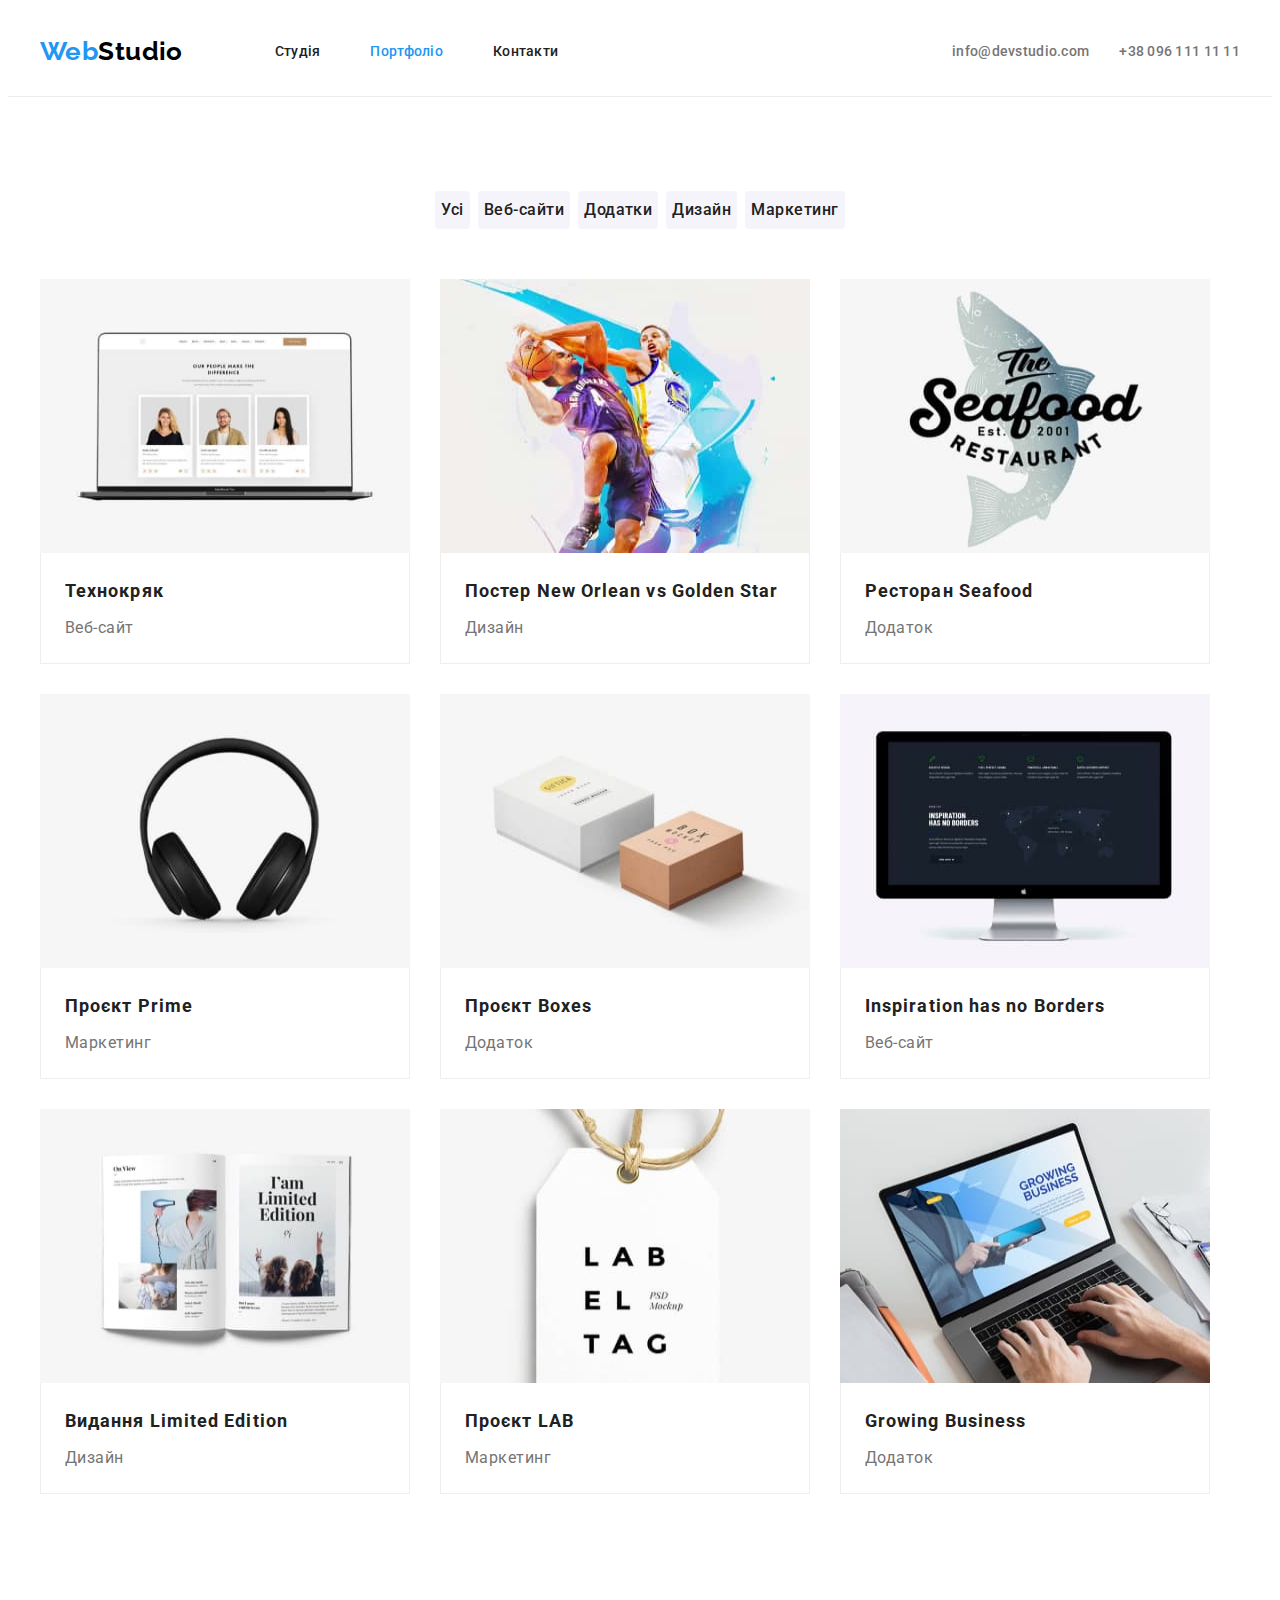
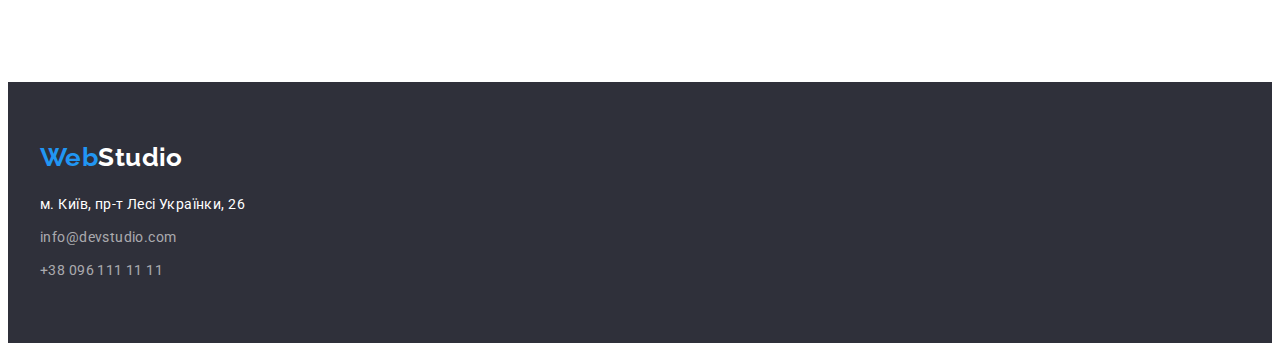
==== portfolio.html @ fe63a02c "added svg images" ====
<!DOCTYPE html>
<html lang="uk">
  <head>
    <meta charset="UTF-8" />
    <meta http-equiv="X-UA-Compatible" content="IE=edge" />
    <meta name="viewport" content="width=device-width, initial-scale=1.0" />
    <title>Webstudio</title>
    <link
      href="https://fonts.googleapis.com/css2?family=Raleway:wght@700&family=Roboto:wght@400;500;700;900&display=swap"
      rel="stylesheet"
    />
    <link
      rel="stylesheet"
      href="https://cdnjs.cloudflare.com/ajax/libs/modern-normalize/1.1.0/modern-normalize.min.css"
      integrity="sha512-wpPYUAdjBVSE4KJnH1VR1HeZfpl1ub8YT/NKx4PuQ5NmX2tKuGu6U/JRp5y+Y8XG2tV+wKQpNHVUX03MfMFn9Q=="
      crossorigin="anonymous"
      referrerpolicy="no-referrer"
    />
    <link rel="stylesheet" href="./css/style.css" />
  </head>
  <body>
    <!--Header's site-->
    <header class="border">
      <!--Navigation's site-->
      <div class="container nav">
        <a href="./index.html" class="logo-header"
          ><span class="logo-letters">Web</span>Studio</a
        >
        <nav>
          <ul class="site-nav list">
            <li class="item"><a href="./index.html" class="link">Студія</a></li>
            <li class="item">
              <a href="./portfolio.html" class="link current">Портфоліо</a>
            </li>
            <li class="item"><a href="" class="link">Контакти</a></li>
          </ul>
        </nav>
        <!--Contacts-->
        <ul class="list contact">
          <li class="item">
            <a href="mailto:info@devstudio.com" class="site-contacts"
              >info@devstudio.com</a
            >
          </li>
          <li class="item">
            <a href="tel:+380961111111" class="site-contacts"
              >+38 096 111 11 11</a
            >
          </li>
        </ul>
      </div>
    </header>
    <!-- Hero -->
    <main>
      <section class="section">
        <!-- Hidden heading -->
        <h1 class="visually-hidden">Портфоліо</h1>
        <!-- Filtr buttons -->
        <div class="container">
          <ul class="list filtrs">
            <li class="item">
              <button type="button" class="filtr link">Усі</button>
            </li>
            <li class="item">
              <button type="button" class="filtr link">Веб-сайти</button>
            </li>
            <li class="item">
              <button type="button" class="filtr link">Додатки</button>
            </li>
            <li class="item">
              <button type="button" class="filtr link">Дизайн</button>
            </li>
            <li class="item">
              <button type="button" class="filtr link">Маркетинг</button>
            </li>
          </ul>
    
        <!-- Images of the portfolio -->
          <ul class="portfolio list">
            <li class="item">
              <a href="" class="portfolio-link"
                ><img
                  src="./images/images-portfolio/portfolio1.jpg"
                  alt="приклад сайта"
                  width="370"
                  height="274"
                />
                <div class="border-card">
                  <h2 class="portfolio-title">Технокряк</h2>
                  <p class="portfolio-list">Веб-сайт</p>
                </div>
              </a>
            </li>
            <li class="item">
              <a href="" class="portfolio-link"
                ><img
                  src="./images/images-portfolio/portfolio2.jpg"
                  alt="гра в баскетбол"
                  width="370"
                  height="274"
                />
                <div class="border-card">
                  <h2 class="portfolio-title">
                    Постер New Orlean vs Golden Star
                  </h2>
                  <p class="portfolio-list">Дизайн</p>
                </div>
              </a>
            </li>
            <li class="item">
              <a href="" class="portfolio-link"
                ><img
                  src="./images/images-portfolio/portfolio3.jpg"
                  alt="логотип ресторана морської кухні"
                  width="370"
                  height="274"
                />
                <div class="border-card">
                  <h2 class="portfolio-title">Ресторан Seafood</h2>
                  <p class="portfolio-list">Додаток</p>
                </div>
              </a>
            </li>
            <li class="item">
              <a href="" class="portfolio-link"
                ><img
                  src="./images/images-portfolio/portfolio4.jpg"
                  alt="навушники"
                  width="370"
                  height="274"
                />
                <div class="border-card">
                  <h2 class="portfolio-title">Проєкт Prime</h2>
                  <p class="portfolio-list">Маркетинг</p>
                </div>
              </a>
            </li>
            <li class="item">
              <a href="" class="portfolio-link"
                ><img
                  src="./images/images-portfolio/portfolio5.jpg"
                  alt="дві картоні коробки"
                  width="370"
                  height="274"
                />
                <div class="border-card">
                  <h2 class="portfolio-title">Проєкт Boxes</h2>
                  <p class="portfolio-list">Додаток</p>
                </div></a
              >
            </li>
            <li class="item">
              <a href="" class="portfolio-link"
                ><img
                  src="./images/images-portfolio/portfolio6.jpg"
                  alt="монітор із зображенням сайту"
                  width="370"
                  height="274"
                />
                <div class="border-card">
                  <h2 class="portfolio-title">Inspiration has no Borders</h2>
                  <p class="portfolio-list">Веб-сайт</p>
                </div>
              </a>
            </li>
            <li class="item">
              <a href="" class="portfolio-link"
                ><img
                  src="./images/images-portfolio/portfolio7.jpg"
                  alt="відкритий журнал"
                  width="370"
                  height="274"
                />
                <div class="border-card">
                  <h2 class="portfolio-title">Видання Limited Edition</h2>
                  <p class="portfolio-list">Дизайн</p>
                </div>
              </a>
            </li>
            <li class="item">
              <a href="" class="portfolio-link"
                ><img
                  src="./images/images-portfolio/portfolio8.jpg"
                  alt="лейба для одягу та товарів"
                  width="370"
                  height="274"
                />
                <div class="border-card">
                  <h2 class="portfolio-title">Проєкт LAB</h2>
                  <p class="portfolio-list">Маркетинг</p>
                </div>
              </a>
            </li>
            <li class="item">
              <a href="" class="portfolio-link"
                ><img
                  src="./images/images-portfolio/portfolio9.jpg"
                  alt="руки на клавіатурі ноутбука"
                  width="370"
                  height="274"
                />
                <div class="border-card">
                  <h2 class="portfolio-title">Growing Business</h2>
                  <p class="portfolio-list">Додаток</p>
                </div>
              </a>
            </li>
          </ul>
        </div>
      </section>
    </main>
    <!-- Adress -->
    <footer class="footer">
      <div class="container">
        <a href="./index.html" class="logo-footer"
          ><span class="logo-letters">Web</span>Studio</a
        >
        <address>
          <ul class="list">
            <li class="items">
              <a
                href="https://goo.gl/maps/6pdL2G1aaHJUCAZU8"
                target="_blank"
                rel="noopener noreferrer"
                class="footer-adress"
                >м. Київ, пр-т Лесі Українки, 26</a
              >
            </li>
            <li class="items">
              <a href="mailto:info@devstudio.com" class="footer-contacts"
                >info@devstudio.com</a
              >
            </li>
            <li class="items">
              <a href="tel:+380961111111" class="footer-contacts"
                >+38 096 111 11 11</a
              >
            </li>
          </ul>
        </address>
      </div>
    </footer>
  </body>
</html>
---- css/style.css ----
:root {
  --primary-text-color: #757575;
  --secondary-text-color: #212121;
  --added-text-color: #ffffff;
  --logo-button-text-color: #2196f3;
  --primary-background-color: #ffffff;
  --secondary-background-color: #f5f4fa;
  --background-color-hover: #2196f3;
  --background-color-added: #2f303a;
  --text-color: #000000;
  --text-color-footer: rgba(255, 255, 255, 0.6);
  --active-button-color: #188ce8;
  --color-shadow: #rgba(0, 0, 0, 0.15);
  --color-border-header: 1px solid #ececec;
  --color-border-cards: 1px solid #eeeeee;
  --hero-bg-overlay: rgba(47, 48, 58, 0.4);
  --fill-svg-social:#AFB1B8;
}

body {
  background-color: var(--primary-background-color);
  color: var(--primary-text-color);
  font-family: "Roboto", sans-serif;
  font-weight: 400;
  font-size: 14px;
  line-height: 1.71;
  letter-spacing: 0.03em;
}
.list {
  list-style: none;
  padding: 0;
  margin: 0;
}

.container {
  width: 1200px;
  margin-left: auto;
  margin-right: auto;
  padding-left: 15px;
  padding-right: 15px;
}
h2,
h3,
p {
  margin: 0;
}
img {
  max-width: 100%;
  display: block;
}
/* Navigation's site */
.nav {
  display: flex;
  align-items: center;
}

.logo-letters {
  color: var(--logo-button-text-color);
}
.logo-header {
  margin-right: 92px;

  color: var(--text-color);
  text-decoration: none;
  font-family: "Raleway", sans-serif;
  font-weight: 700;
  font-size: 26px;
  line-height: 1.2;
}
.link {
  padding-top: 32px;
  padding-bottom: 32px;
  color: var(--secondary-text-color);
  text-decoration: none;
  font-weight: 500;
  font-size: 14px;
  line-height: 1.14;
  letter-spacing: 0.02em;
}
.link:hover,
.link:focus {
  color: var(--logo-button-text-color);
}

.link.current {
  color: var(--logo-button-text-color);
}
.site-nav {
  display: block;
  display: flex;
}

.site-nav .item:not(:last-child) {
  margin-right: 50px;
}

/* Links to contacts */

.icon-header {
  margin-right: 10px;
  fill:currentColor;
}
.site-contacts {
  padding-top: 32px;
  padding-bottom: 32px;
  /* display: flex;
  align-items: center; */

  color: var(--primary-text-color);
  text-decoration: none;
  font-weight: 500;
  font-size: 14px;
  line-height: 1.14;
  letter-spacing: 0.02em;
}
.site-contacts:hover,
.site-contacts:focus {
  color: var(--logo-button-text-color);
  fill: var(--logo-button-text-color);
}
.contact {
  margin-left: auto;
  display: flex;
  align-items: center;
}
.contact .item:not(:last-child) {
  margin-right: 30px;
}
.contact .item {
  padding-top: 32px;
  padding-bottom: 32px;
}

/* Hero */
.hero {
  padding-bottom: 200px;
  padding-top: 200px;
  height: 600px;
  max-width: 1600px;
  margin-left: auto;
  margin-right: auto;
  background-color: var(--background-color-added);
  text-align: center;
  background-image: linear-gradient(to right, var(--hero-bg-overlay), var(--hero-bg-overlay)),    url('../images/images-index/hero.jpg');
  background-size: cover;
  background-repeat: no-repeat;
  background-position: center;
}

.hero-title {
  margin-bottom: 30px;
  margin-top: 0;
  margin-right: auto;
  margin-left: auto;
  max-width: 696px;
  color: var(--added-text-color);
  font-weight: 900;
  font-size: 44px;
  line-height: 1.4;
  letter-spacing: 0.06em;
  text-transform: uppercase;
}
.hero-button {
  min-width: 216px;
  padding: 10px 32px;
  border-radius: 4px;
  border-width: 0;
  box-shadow: 0px 4px 4px var(--color-shadow);

  background-color: var(--logo-button-text-color);
  color: var(--added-text-color);
  font-family: inherit;
  font-weight: 700;
  font-size: 16px;
  line-height: 1.9;
  letter-spacing: 0.06em;
  cursor: pointer;
}
.hero-button:hover,
.hero-button:focus {
  background-color: var(--active-button-color);
}

/* Features and Images of the portfolio*/
.visually-hidden {
  position: absolute;
  clip: rect(0 0 0 0);
  width: 1px;
  height: 1px;
  margin: -1px;
}
.section {
  padding-bottom: 94px;
  padding-top: 94px;
}
.features {
  display: flex;
  gap: 30px;
}
.features-title {
  margin-bottom: 10px;
  margin-top: 0;

  color: var(--secondary-text-color);
  font-weight: 700;
  line-height: 1.14;
  text-transform: uppercase;
}
.features-list {
  margin: 0;
}

/* Our works */
.icon-background {
  margin-bottom: 30px;
  height: 120px;
  width: 270px;
  display: flex;
  justify-content: center;
  align-items: center;
  background-color: var(--secondary-background-color);
  
}
.work {
  padding-bottom: 94px;
}
.our-work {
  display: flex;
}
.our-work .item:not(:last-child) {
  margin-right: 30px;
}
.our-work-title,
.our-teams-title,
.clients-title {
  margin-bottom: 50px;

  color: var(--secondary-text-color);
  font-weight: 700;
  font-size: 36px;
  line-height: 1.17;
  text-align: center;
}

/* Our teams */
.team {
  background-color: var(--secondary-background-color);
}
.our-teams {
  display: flex;
}
.our-teams .item {
  box-shadow: 0px 1px 3px rgba(0, 0, 0, 0.12), 0px 1px 1px rgba(0, 0, 0, 0.14),
    0px 2px 1px rgba(0, 0, 0, 0.2);
  border-radius: 0px 0px 4px 4px;
  
}
.border-teams {
  padding-top: 30px;
  padding-bottom: 30px;
  background: var(--primary-background-color);
}
.our-teams-name {
  margin-bottom: 10px;

  color: var(--secondary-text-color);
  font-weight: 500;
  font-size: 16px;
  line-height: 1.19;
  text-align: center;
}
.our-team-profession {
  margin-bottom: 16px;

  font-size: 16px;
  line-height: 1.19;
  text-align: center;
}
.our-teams .item:not(:last-child) {
  margin-right: 30px;
}

.icon-social {
 background-color:var(--primary-background-color)
}
.social {
  display: flex;
  justify-content: center;
  gap: 10px;
}
.social-background {
  display: flex;
  justify-content: center;
  align-items: center;
  padding: 0;
  width: 44px;
  height: 44px;
  background-color: none;
  border-radius: 50%;
  fill: var(--fill-svg-social);
}
.social-background:hover,
.social-background:focus {
  background-color: var(--logo-button-text-color);
  fill:var(--primary-background-color);
}

/* Clients */
.clients {
  display: flex;
  gap:30px;
  justify-content: center;

}
.clients-background {
  padding: 0;
  width: 170px;
  height: 92px;
  display: flex;
  align-items: center;
  justify-content: center;
  border: 1px solid var(--fill-svg-social);
  border-radius: 4px;
}
.clients-background:hover,
.clients-background:focus {
  border: 1px solid var(--logo-button-text-color);
}
.clients-link {
  fill: var(--fill-svg-social);
}
.clients-link:hover,
.clients-link:focus {
  fill: var(--logo-button-text-color);
}

/* Adress */
.footer {
  padding-top: 60px;
  padding-bottom: 60px;
  background-color: var(--background-color-added);
}
.general-footer{
  display: flex;
  align-items: baseline;
}
.logo-footer {
  margin-bottom: 20px;

  color: var(--added-text-color);
  text-decoration: none;
  display: inline-block;
  font-family: "Raleway", sans-serif;
  font-style: normal;
  font-weight: 700;
  font-size: 26px;
  line-height: 1.2;
}
.footer-contacts {
  color: var(--text-color-footer);
  display: inline-block;
  font-style: normal;
  text-decoration: none;
}
.list .items:not(:last-child) {
  margin-bottom: 9px;
}
.footer-adress {
  color: var(--added-text-color);
  display: inline-block;
  font-style: normal;
  text-decoration: none;
}
.footer-adress:hover,
.footer-adress:focus {
  color: var(--added-text-color);
}
.footer-contacts:hover,
.footer-contacts:focus {
  color: var(--added-text-color);
}
.footer-title {
  display: block;
  color: var(--added-text-color);
  font-weight: 700;
  line-height: 1.14;
  text-transform: uppercase;
}
.footer-social {
   margin-left: 70px;

}
.container-social-link {
  display: flex;
  justify-content: start;
  align-items: flex-start;
}
.social-link {
  display: flex;
  justify-content: center;
  margin-top: 20px;
  gap: 10px;
}
.footer-social-link {
  display: flex;
  justify-content: center;
  align-items: center;
  padding: 0;
  width: 44px;
  height: 44px;
  background: rgba(255, 255, 255, 0.1);
  border-radius: 50%;
  fill:var(--added-text-color);
}
.footer-social-link:hover,
.footer-social-link:focus {
  background-color: var(--logo-button-text-color);
}
/* Portfolio.html */
/* Filtr buttons */
.filtrs {
  display: flex;
  justify-content: center;
  margin-bottom: 50px;
}
.filtrs .item:not(:last-child) {
  margin-right: 8px;
}
.filtr {
  padding-bottom: 6px;
  padding-top: 6px;

  background-color: var(--secondary-background-color);
  color: var(--secondary-text-color);
  font-family: inherit;
  font-weight: 500;
  font-size: 16px;
  line-height: 1.6;
  letter-spacing: 0.03em;
  cursor: pointer;
  border-radius: 4px;
  border-width: 0;
}
.filtr:hover,
.filtr:focus {
  background-color: var(--logo-button-text-color);
  color: var(--added-text-color);
  box-shadow: 0px 3px 1px rgba(0, 0, 0, 0.1), 0px 1px 2px rgba(0, 0, 0, 0.08),
    0px 2px 2px rgba(0, 0, 0, 0.12);
  border-radius: 4px;
}
/* Hero in Portfolio.html */
.border {
  border-bottom: var(--color-border-header);
}
.portfolio {
  display: flex;
  flex-wrap: wrap;
  margin: -15px;
}
.portfolio .item {
  width: 370px;
  margin: 15px;
}
.border-card {
  padding-top: 20px;
  padding-bottom: 20px;
  padding-left: 24px;
  padding-right: 24px;
  border-bottom: var(--color-border-cards);
  border-left: var(--color-border-cards);
  border-right: var(--color-border-cards);
}

.portfolio-link {
  text-decoration: none;
}
.portfolio-title {
  margin-bottom: 4px;
  color: var(--secondary-text-color);
  font-weight: 700;
  font-size: 18px;
  line-height: 2;
  letter-spacing: 0.06em;
}
.portfolio-list {
  color: var(--primary-text-color);
  font-size: 16px;
  line-height: 1.88;
  letter-spacing: 0.03em;
}
.portfolio.list {
  padding-bottom: 94px;
}
.tst {
  
}
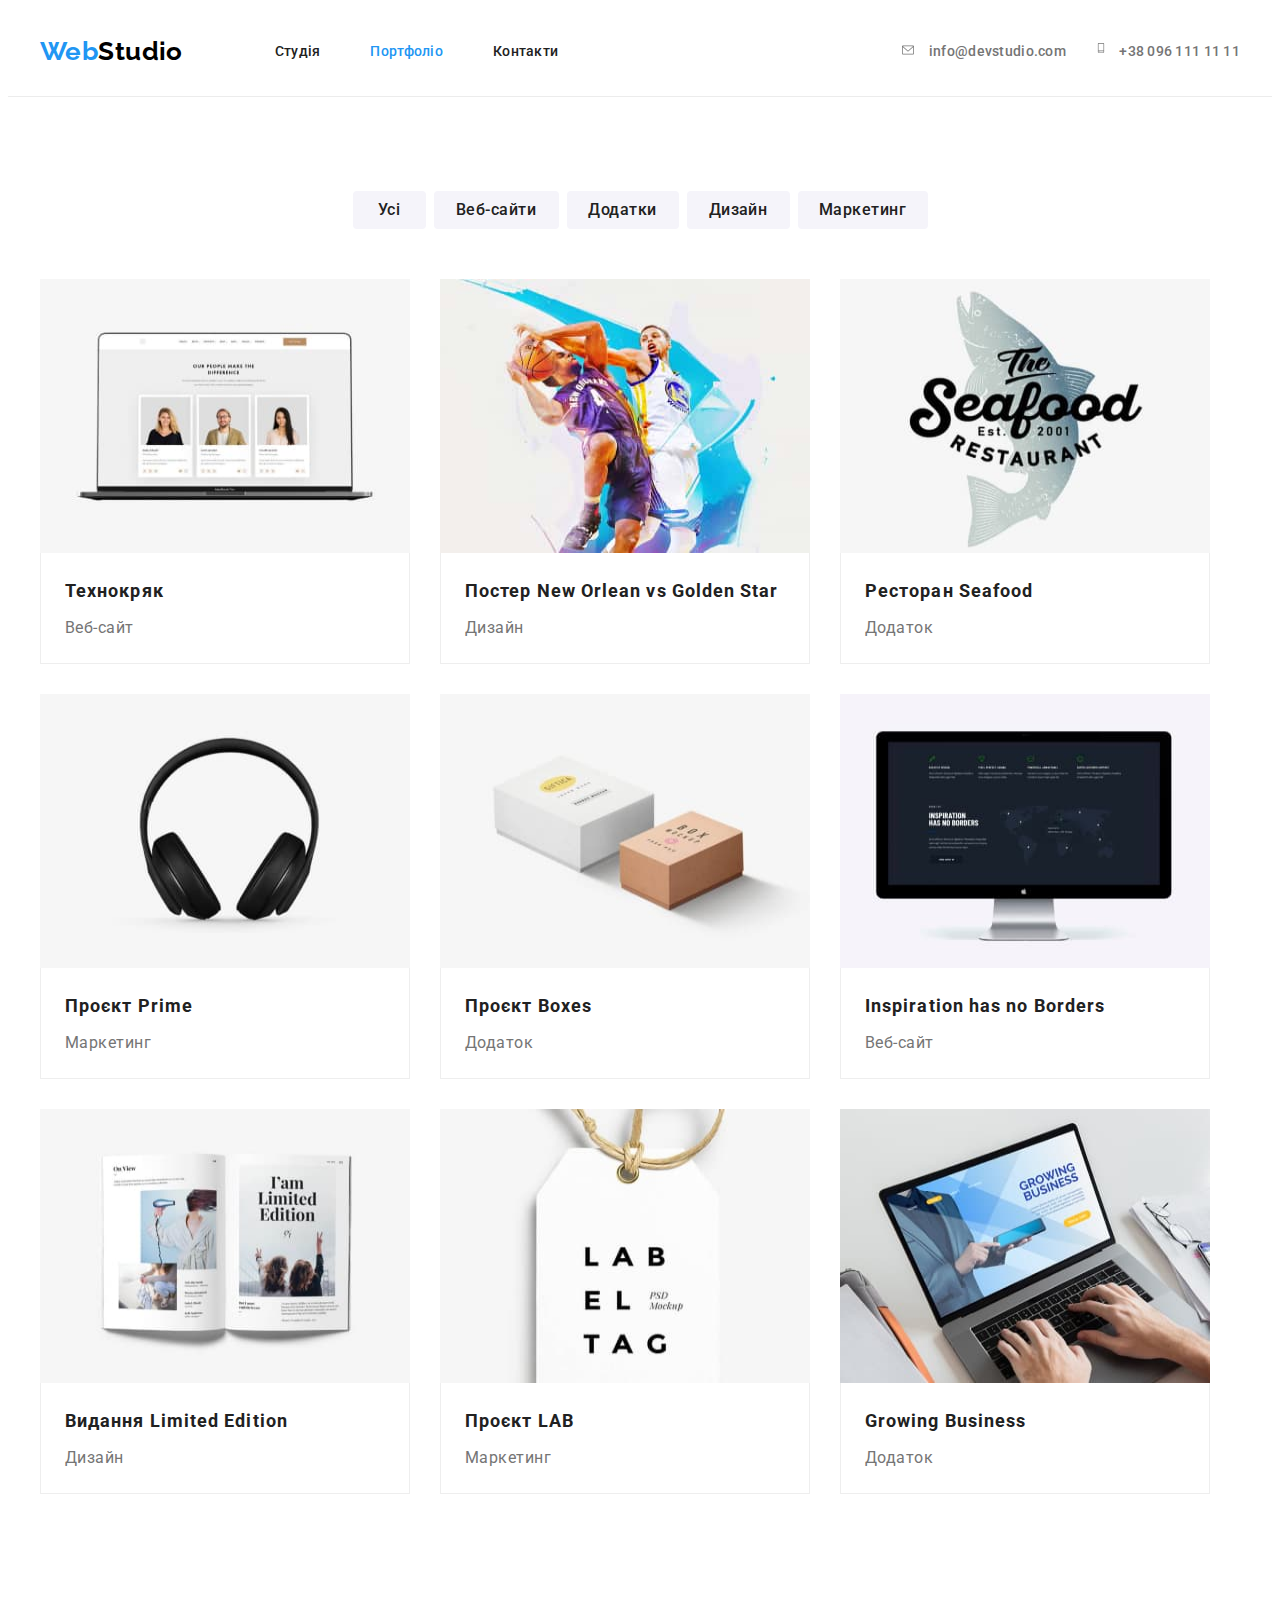
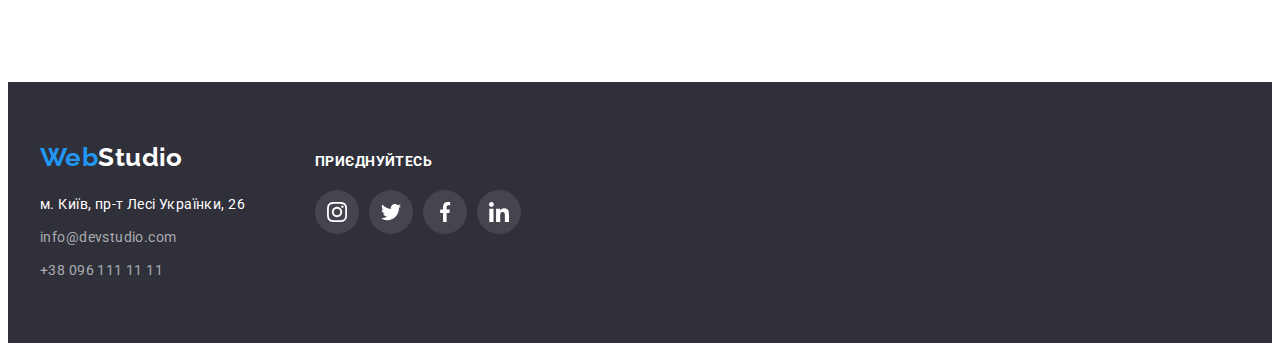
==== commit 609efc52: "added svg and css for portfolio.html" ====
--- a/portfolio.html
+++ b/portfolio.html
@@ -39,12 +39,18 @@
         <ul class="list contact">
           <li class="item">
             <a href="mailto:info@devstudio.com" class="site-contacts"
-              >info@devstudio.com</a
+              ><svg class="icon-header" width="16" height="12">
+                <use href="./images/header-icons.svg#icon-envelope"></use>
+              </svg> info@devstudio.com </a
             >
           </li>
           <li class="item">
             <a href="tel:+380961111111" class="site-contacts"
-              >+38 096 111 11 11</a
+              ><svg class="icon-header" width="10" height="16">
+                <use
+                  href="./images/header-icons.svg#icon-smartphone"
+                ></use></svg
+              > +38 096 111 11 11</a
             >
           </li>
         </ul>
@@ -59,25 +65,25 @@
         <div class="container">
           <ul class="list filtrs">
             <li class="item">
-              <button type="button" class="filtr link">Усі</button>
-            </li>
-            <li class="item">
-              <button type="button" class="filtr link">Веб-сайти</button>
-            </li>
-            <li class="item">
-              <button type="button" class="filtr link">Додатки</button>
-            </li>
-            <li class="item">
-              <button type="button" class="filtr link">Дизайн</button>
-            </li>
-            <li class="item">
-              <button type="button" class="filtr link">Маркетинг</button>
+              <button type="button" class="filtr link1">Усі</button>
+            </li>
+            <li class="item">
+              <button type="button" class="filtr link2">Веб-сайти</button>
+            </li>
+            <li class="item">
+              <button type="button" class="filtr link3">Додатки</button>
+            </li>
+            <li class="item">
+              <button type="button" class="filtr link4">Дизайн</button>
+            </li>
+            <li class="item">
+              <button type="button" class="filtr link5">Маркетинг</button>
             </li>
           </ul>
     
         <!-- Images of the portfolio -->
           <ul class="portfolio list">
-            <li class="item">
+            <li class="example item">
               <a href="" class="portfolio-link"
                 ><img
                   src="./images/images-portfolio/portfolio1.jpg"
@@ -91,7 +97,7 @@
                 </div>
               </a>
             </li>
-            <li class="item">
+            <li class="example item">
               <a href="" class="portfolio-link"
                 ><img
                   src="./images/images-portfolio/portfolio2.jpg"
@@ -107,7 +113,7 @@
                 </div>
               </a>
             </li>
-            <li class="item">
+            <li class="example item">
               <a href="" class="portfolio-link"
                 ><img
                   src="./images/images-portfolio/portfolio3.jpg"
@@ -121,7 +127,7 @@
                 </div>
               </a>
             </li>
-            <li class="item">
+            <li class="example item">
               <a href="" class="portfolio-link"
                 ><img
                   src="./images/images-portfolio/portfolio4.jpg"
@@ -135,7 +141,7 @@
                 </div>
               </a>
             </li>
-            <li class="item">
+            <li class="example item">
               <a href="" class="portfolio-link"
                 ><img
                   src="./images/images-portfolio/portfolio5.jpg"
@@ -149,7 +155,7 @@
                 </div></a
               >
             </li>
-            <li class="item">
+            <li class="example item">
               <a href="" class="portfolio-link"
                 ><img
                   src="./images/images-portfolio/portfolio6.jpg"
@@ -163,7 +169,7 @@
                 </div>
               </a>
             </li>
-            <li class="item">
+            <li class="example item">
               <a href="" class="portfolio-link"
                 ><img
                   src="./images/images-portfolio/portfolio7.jpg"
@@ -177,7 +183,7 @@
                 </div>
               </a>
             </li>
-            <li class="item">
+            <li class="example item">
               <a href="" class="portfolio-link"
                 ><img
                   src="./images/images-portfolio/portfolio8.jpg"
@@ -191,7 +197,7 @@
                 </div>
               </a>
             </li>
-            <li class="item">
+            <li class="example item">
               <a href="" class="portfolio-link"
                 ><img
                   src="./images/images-portfolio/portfolio9.jpg"
@@ -211,33 +217,66 @@
     </main>
     <!-- Adress -->
     <footer class="footer">
-      <div class="container">
-        <a href="./index.html" class="logo-footer"
-          ><span class="logo-letters">Web</span>Studio</a
-        >
-        <address>
-          <ul class="list">
-            <li class="items">
-              <a
-                href="https://goo.gl/maps/6pdL2G1aaHJUCAZU8"
-                target="_blank"
-                rel="noopener noreferrer"
-                class="footer-adress"
-                >м. Київ, пр-т Лесі Українки, 26</a
-              >
-            </li>
-            <li class="items">
-              <a href="mailto:info@devstudio.com" class="footer-contacts"
-                >info@devstudio.com</a
-              >
-            </li>
-            <li class="items">
-              <a href="tel:+380961111111" class="footer-contacts"
-                >+38 096 111 11 11</a
-              >
-            </li>
-          </ul>
-        </address>
+      <div class="container general-footer">
+        <div>
+          <a href="./index.html" class="logo-footer"
+            ><span class="logo-letters">Web</span>Studio</a
+          >
+          <address>
+            <ul class="list">
+              <li class="items">
+                <a
+                  href="https://goo.gl/maps/6pdL2G1aaHJUCAZU8"
+                  target="_blank"
+                  rel="noopener noreferrer"
+                  class="footer-adress"
+                  >м. Київ, пр-т Лесі Українки, 26</a
+                >
+              </li>
+              <li class="items">
+                <a href="mailto:info@devstudio.com" class="footer-contacts"
+                  >info@devstudio.com</a
+                >
+              </li>
+              <li class="items">
+                <a href="tel:+380961111111" class="footer-contacts"
+                  >+38 096 111 11 11</a
+                >
+              </li>
+            </ul>
+          </address>
+        </div>
+        <div class="footer-social">
+          <p class="footer-title">приєднуйтесь</p>
+          <div class="container-social-link">
+            <ul class="list social-link">
+              <li>
+                <a href="" class="footer-social-link"
+                  ><svg width="20" height="20">
+                    <use href="./images/icons.svg#icon-instagram"></use></svg
+                ></a>
+              </li>
+              <li>
+                <a href="" class="footer-social-link"
+                  ><svg width="20" height="20">
+                    <use href="./images/icons.svg#icon-twitter"></use></svg
+                ></a>
+              </li>
+              <li>
+                <a href="" class="footer-social-link"
+                  ><svg width="20" height="20">
+                    <use href="./images/icons.svg#icon-facebook"></use></svg
+                ></a>
+              </li>
+              <li>
+                <a href="" class="footer-social-link"
+                  ><svg width="20" height="20">
+                    <use href="./images/icons.svg#icon-linkedin"></use></svg
+                ></a>
+              </li>
+            </ul>
+          </div>
+        </div>
       </div>
     </footer>
   </body>
--- a/css/style.css
+++ b/css/style.css
@@ -15,6 +15,7 @@
   --color-border-cards: 1px solid #eeeeee;
   --hero-bg-overlay: rgba(47, 48, 58, 0.4);
   --fill-svg-social:#AFB1B8;
+  --portfolio-cards-shadow: 0px 1px 1px rgba(0, 0, 0, 0.12), 0px 4px 4px rgba(0, 0, 0, 0.06), 1px 4px 6px rgba(0, 0, 0, 0.16);
 }
 
 body {
@@ -449,6 +450,27 @@
     0px 2px 2px rgba(0, 0, 0, 0.12);
   border-radius: 4px;
 }
+.filtr.link1 {
+  width: 73px; 
+  height: 38px;
+}
+.filtr.link2 {
+  width: 125px; 
+  height: 38px;
+}
+.filtr.link3 {
+  width: 112px; 
+  height: 38px;
+}
+.filtr.link4 {
+  width: 103px; 
+  height: 38px;
+}
+.filtr.link5 {
+  width: 130px; 
+  height: 38px;
+}
+
 /* Hero in Portfolio.html */
 .border {
   border-bottom: var(--color-border-header);
@@ -471,6 +493,10 @@
   border-left: var(--color-border-cards);
   border-right: var(--color-border-cards);
 }
+.example:hover,
+.example:focus {
+  box-shadow: var(--portfolio-cards-shadow);
+}
 
 .portfolio-link {
   text-decoration: none;
@@ -491,7 +517,4 @@
 }
 .portfolio.list {
   padding-bottom: 94px;
-}
-.tst {
-  
 }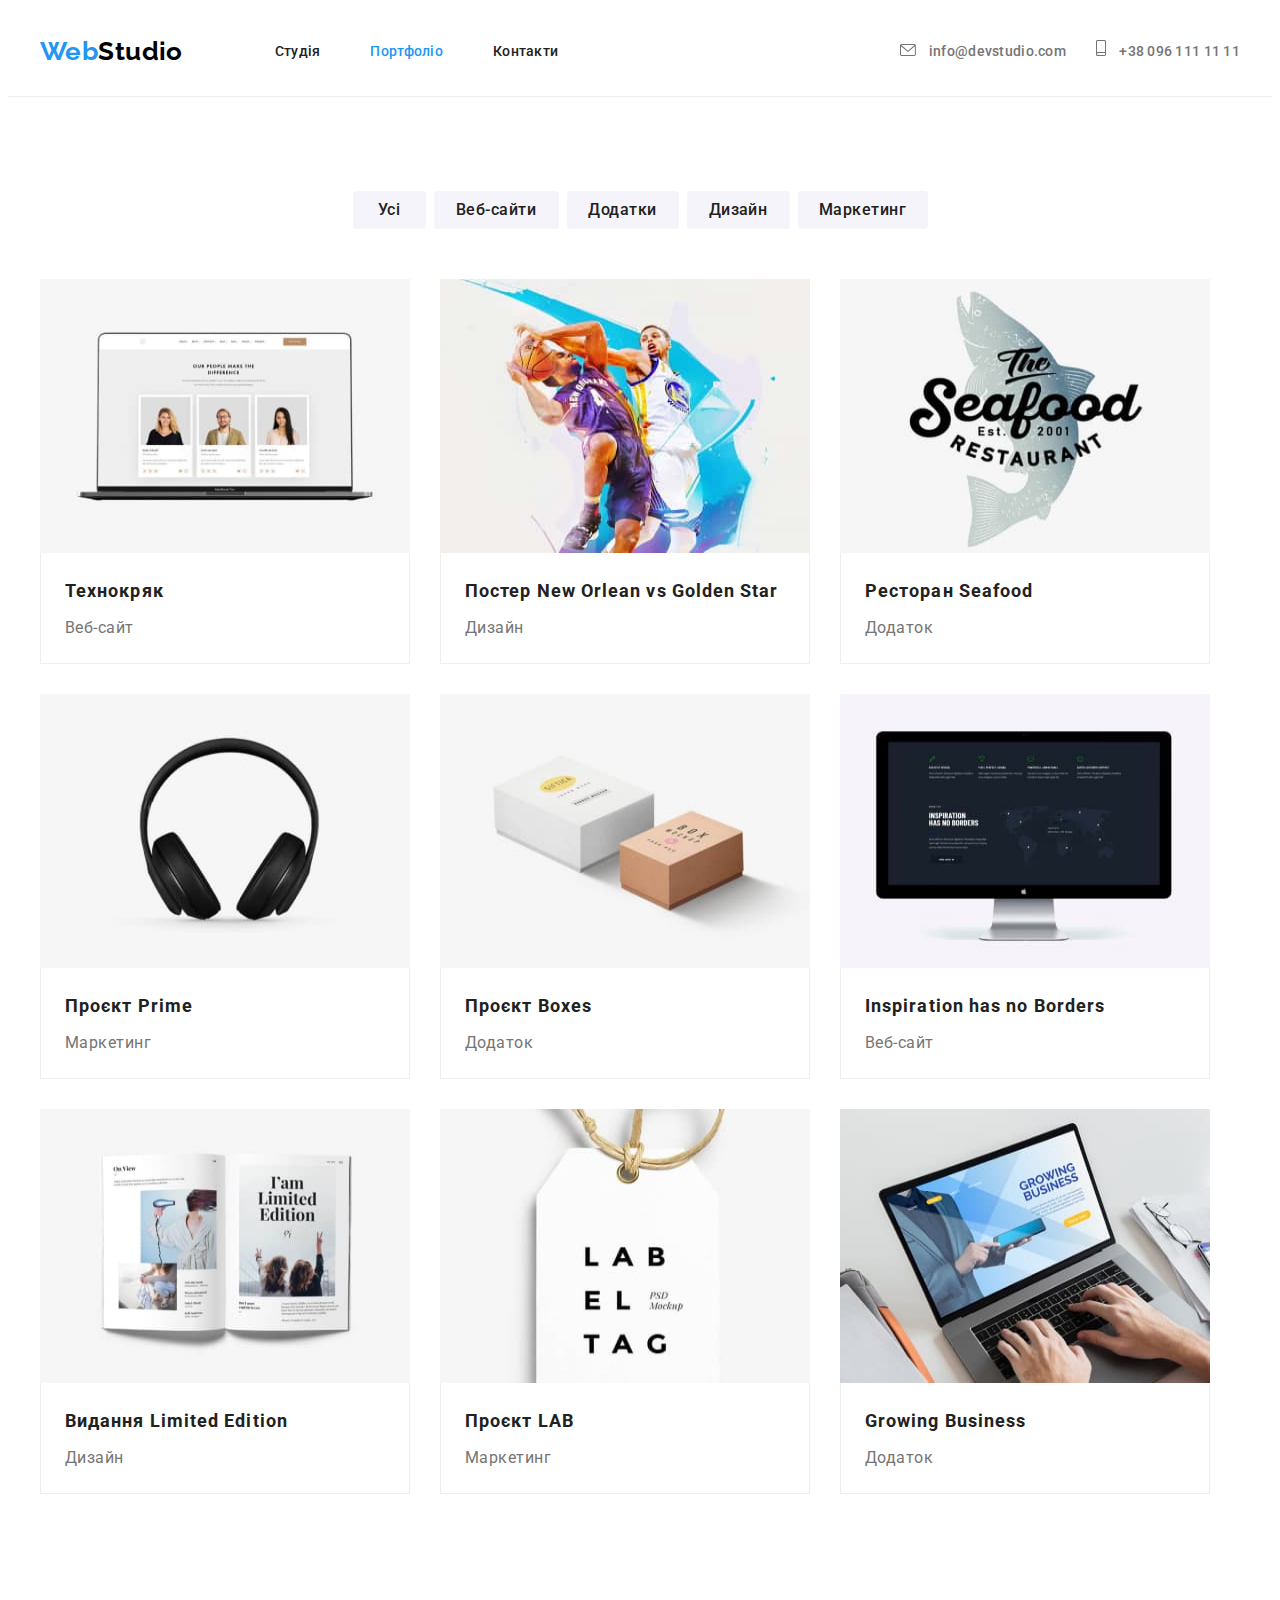
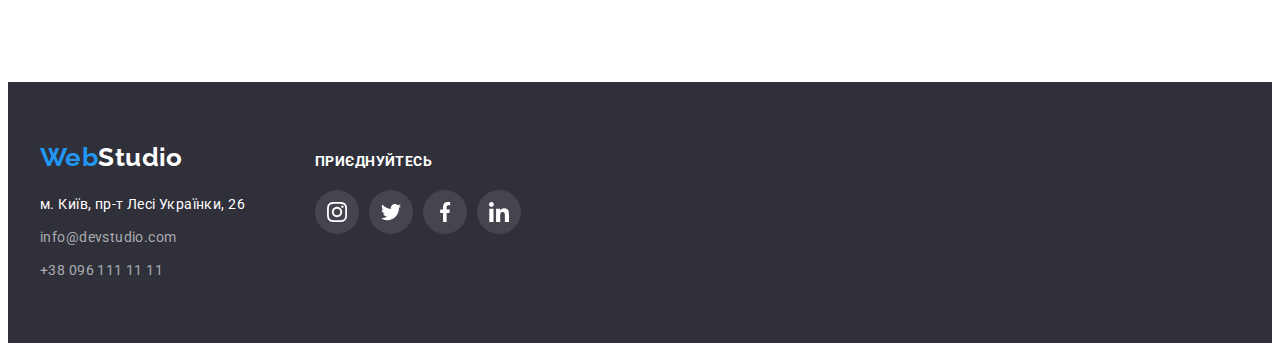
==== commit 3e6526a8: "added border to header of the index.html" ====
--- a/portfolio.html
+++ b/portfolio.html
@@ -40,7 +40,7 @@
           <li class="item">
             <a href="mailto:info@devstudio.com" class="site-contacts"
               ><svg class="icon-header" width="16" height="12">
-                <use href="./images/header-icons.svg#icon-envelope"></use>
+                <use href="./images/symbol-defs.svg#icon-envelope-1"></use>
               </svg> info@devstudio.com </a
             >
           </li>
@@ -48,7 +48,7 @@
             <a href="tel:+380961111111" class="site-contacts"
               ><svg class="icon-header" width="10" height="16">
                 <use
-                  href="./images/header-icons.svg#icon-smartphone"
+                  href="./images/symbol-defs.svg#icon-smartphone-1"
                 ></use></svg
               > +38 096 111 11 11</a
             >
--- a/css/style.css
+++ b/css/style.css
@@ -53,6 +53,7 @@
 .nav {
   display: flex;
   align-items: center;
+  margin: 0 auto;
 }
 
 .logo-letters {
@@ -87,7 +88,6 @@
   color: var(--logo-button-text-color);
 }
 .site-nav {
-  display: block;
   display: flex;
 }
 
@@ -106,7 +106,6 @@
   padding-bottom: 32px;
   /* display: flex;
   align-items: center; */
-
   color: var(--primary-text-color);
   text-decoration: none;
   font-weight: 500;
@@ -122,7 +121,6 @@
 .contact {
   margin-left: auto;
   display: flex;
-  align-items: center;
 }
 .contact .item:not(:last-child) {
   margin-right: 30px;
@@ -140,6 +138,7 @@
   max-width: 1600px;
   margin-left: auto;
   margin-right: auto;
+  margin-top: 6px;
   background-color: var(--background-color-added);
   text-align: center;
   background-image: linear-gradient(to right, var(--hero-bg-overlay), var(--hero-bg-overlay)),    url('../images/images-index/hero.jpg');
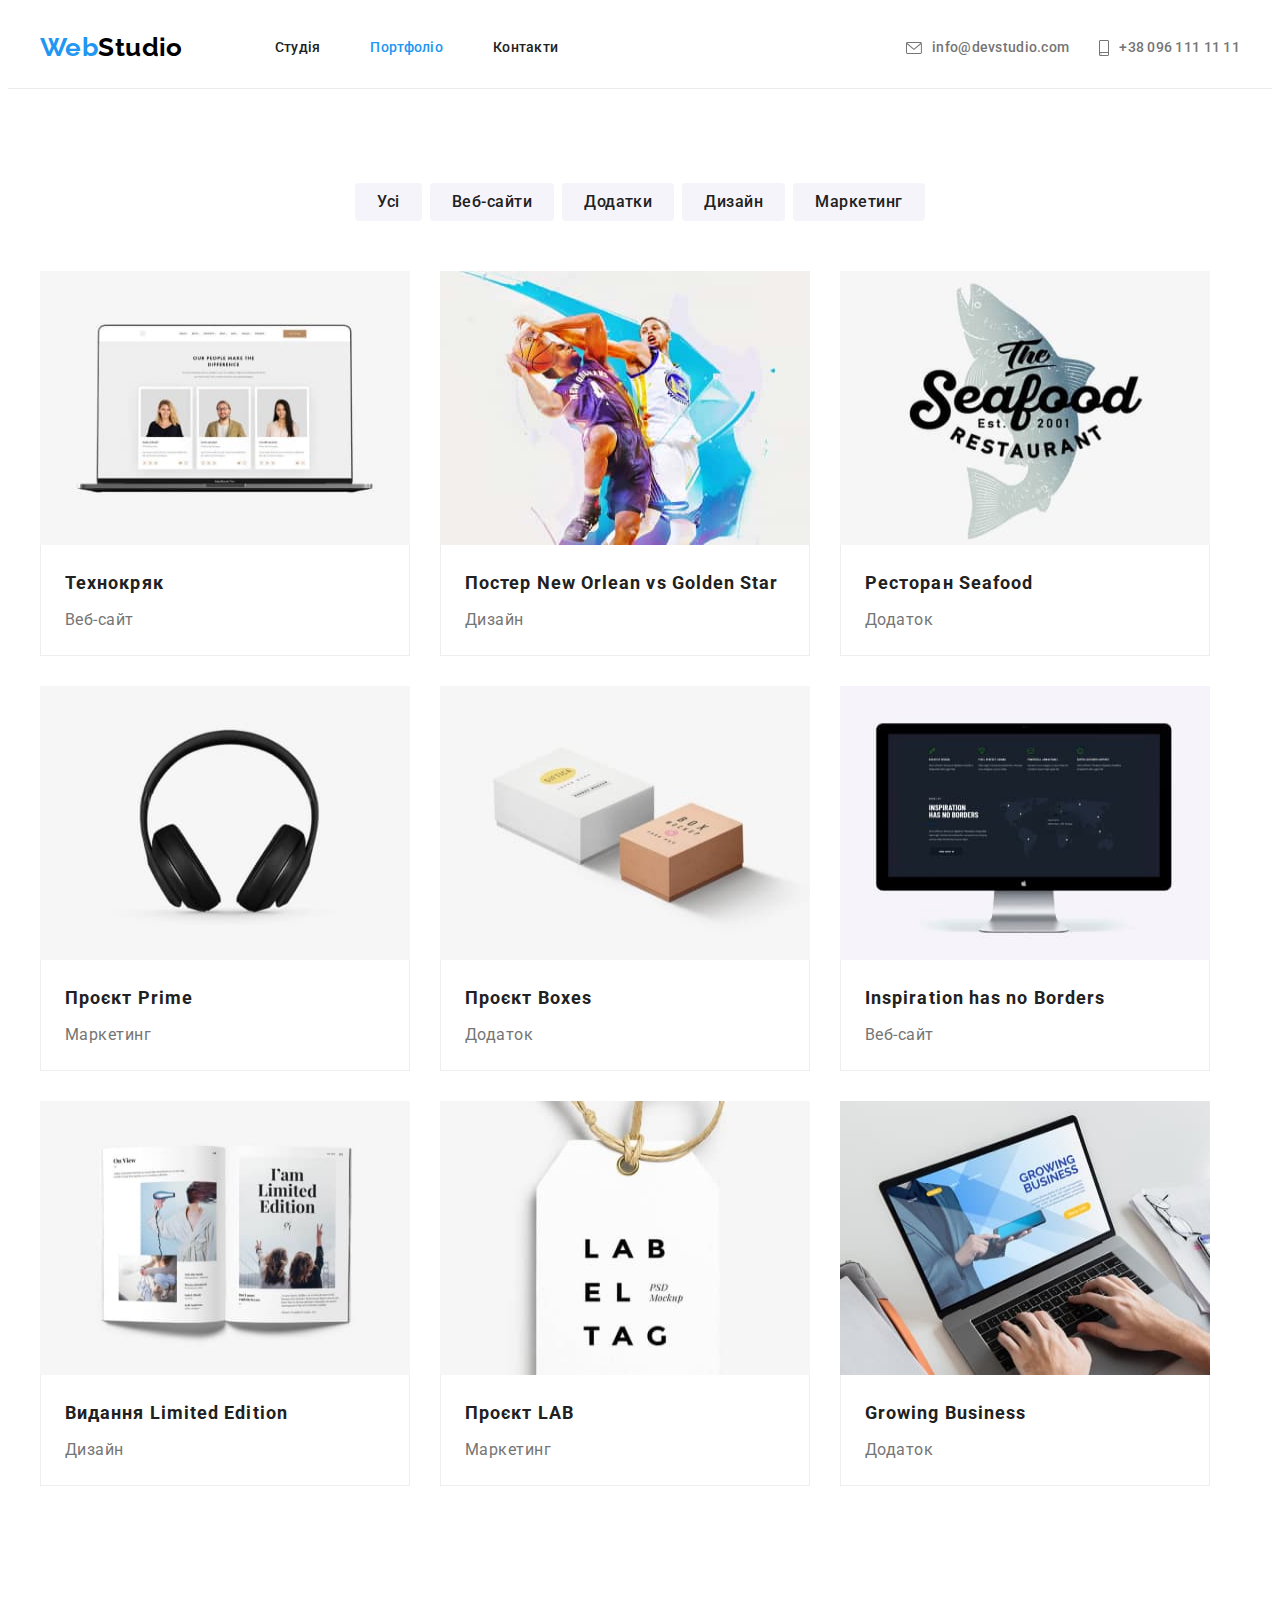
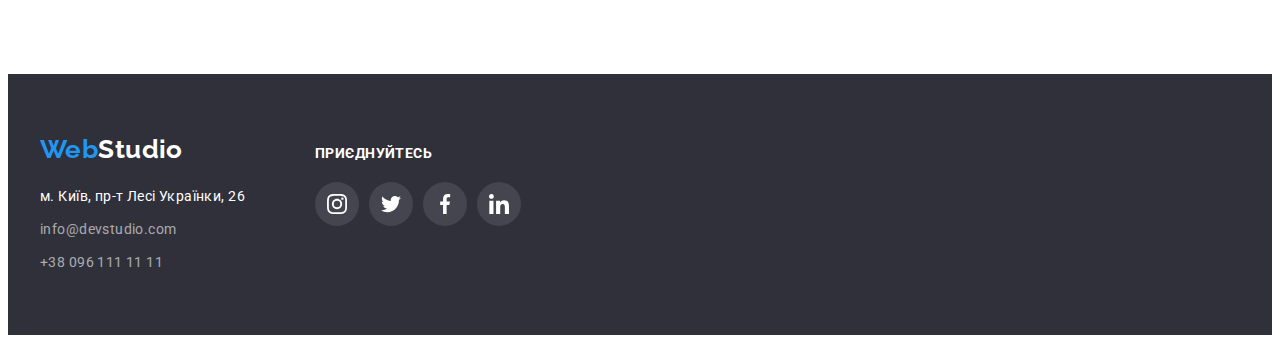
==== commit 12bae4a1: "changed links and deleted DIVs" ====
--- a/portfolio.html
+++ b/portfolio.html
@@ -65,25 +65,25 @@
         <div class="container">
           <ul class="list filtrs">
             <li class="item">
-              <button type="button" class="filtr link1">Усі</button>
-            </li>
-            <li class="item">
-              <button type="button" class="filtr link2">Веб-сайти</button>
-            </li>
-            <li class="item">
-              <button type="button" class="filtr link3">Додатки</button>
-            </li>
-            <li class="item">
-              <button type="button" class="filtr link4">Дизайн</button>
-            </li>
-            <li class="item">
-              <button type="button" class="filtr link5">Маркетинг</button>
+              <button type="button" class="filtr link">Усі</button>
+            </li>
+            <li class="item">
+              <button type="button" class="filtr link">Веб-сайти</button>
+            </li>
+            <li class="item">
+              <button type="button" class="filtr link">Додатки</button>
+            </li>
+            <li class="item">
+              <button type="button" class="filtr link">Дизайн</button>
+            </li>
+            <li class="item">
+              <button type="button" class="filtr link">Маркетинг</button>
             </li>
           </ul>
     
         <!-- Images of the portfolio -->
           <ul class="portfolio list">
-            <li class="example item">
+            <li>
               <a href="" class="portfolio-link"
                 ><img
                   src="./images/images-portfolio/portfolio1.jpg"
@@ -97,7 +97,7 @@
                 </div>
               </a>
             </li>
-            <li class="example item">
+            <li>
               <a href="" class="portfolio-link"
                 ><img
                   src="./images/images-portfolio/portfolio2.jpg"
@@ -113,7 +113,7 @@
                 </div>
               </a>
             </li>
-            <li class="example item">
+            <li>
               <a href="" class="portfolio-link"
                 ><img
                   src="./images/images-portfolio/portfolio3.jpg"
@@ -127,7 +127,7 @@
                 </div>
               </a>
             </li>
-            <li class="example item">
+            <li>
               <a href="" class="portfolio-link"
                 ><img
                   src="./images/images-portfolio/portfolio4.jpg"
@@ -141,7 +141,7 @@
                 </div>
               </a>
             </li>
-            <li class="example item">
+            <li>
               <a href="" class="portfolio-link"
                 ><img
                   src="./images/images-portfolio/portfolio5.jpg"
@@ -155,7 +155,7 @@
                 </div></a
               >
             </li>
-            <li class="example item">
+            <li>
               <a href="" class="portfolio-link"
                 ><img
                   src="./images/images-portfolio/portfolio6.jpg"
@@ -169,7 +169,7 @@
                 </div>
               </a>
             </li>
-            <li class="example item">
+            <li>
               <a href="" class="portfolio-link"
                 ><img
                   src="./images/images-portfolio/portfolio7.jpg"
@@ -183,7 +183,7 @@
                 </div>
               </a>
             </li>
-            <li class="example item">
+            <li>
               <a href="" class="portfolio-link"
                 ><img
                   src="./images/images-portfolio/portfolio8.jpg"
@@ -197,7 +197,7 @@
                 </div>
               </a>
             </li>
-            <li class="example item">
+            <li>
               <a href="" class="portfolio-link"
                 ><img
                   src="./images/images-portfolio/portfolio9.jpg"
@@ -248,7 +248,6 @@
         </div>
         <div class="footer-social">
           <p class="footer-title">приєднуйтесь</p>
-          <div class="container-social-link">
             <ul class="list social-link">
               <li>
                 <a href="" class="footer-social-link"
@@ -275,7 +274,6 @@
                 ></a>
               </li>
             </ul>
-          </div>
         </div>
       </div>
     </footer>
--- a/css/style.css
+++ b/css/style.css
@@ -16,6 +16,7 @@
   --hero-bg-overlay: rgba(47, 48, 58, 0.4);
   --fill-svg-social:#AFB1B8;
   --portfolio-cards-shadow: 0px 1px 1px rgba(0, 0, 0, 0.12), 0px 4px 4px rgba(0, 0, 0, 0.06), 1px 4px 6px rgba(0, 0, 0, 0.16);
+  --background-footer-social:rgba(255, 255, 255, 0.1);
 }
 
 body {
@@ -104,8 +105,8 @@
 .site-contacts {
   padding-top: 32px;
   padding-bottom: 32px;
-  /* display: flex;
-  align-items: center; */
+  display: flex;
+  align-items: center;
   color: var(--primary-text-color);
   text-decoration: none;
   font-weight: 500;
@@ -124,10 +125,6 @@
 }
 .contact .item:not(:last-child) {
   margin-right: 30px;
-}
-.contact .item {
-  padding-top: 32px;
-  padding-bottom: 32px;
 }
 
 /* Hero */
@@ -138,7 +135,6 @@
   max-width: 1600px;
   margin-left: auto;
   margin-right: auto;
-  margin-top: 6px;
   background-color: var(--background-color-added);
   text-align: center;
   background-image: linear-gradient(to right, var(--hero-bg-overlay), var(--hero-bg-overlay)),    url('../images/images-index/hero.jpg');
@@ -219,7 +215,7 @@
   justify-content: center;
   align-items: center;
   background-color: var(--secondary-background-color);
-  
+  border-radius: 4px
 }
 .work {
   padding-bottom: 94px;
@@ -280,14 +276,12 @@
   margin-right: 30px;
 }
 
-.icon-social {
- background-color:var(--primary-background-color)
-}
 .social {
   display: flex;
   justify-content: center;
   gap: 10px;
 }
+
 .social-background {
   display: flex;
   justify-content: center;
@@ -295,7 +289,6 @@
   padding: 0;
   width: 44px;
   height: 44px;
-  background-color: none;
   border-radius: 50%;
   fill: var(--fill-svg-social);
 }
@@ -312,7 +305,8 @@
   justify-content: center;
 
 }
-.clients-background {
+.clients-link {
+  display: flex;
   padding: 0;
   width: 170px;
   height: 92px;
@@ -322,16 +316,13 @@
   border: 1px solid var(--fill-svg-social);
   border-radius: 4px;
 }
-.clients-background:hover,
-.clients-background:focus {
+.clients-link:hover,
+.clients-link:focus {
   border: 1px solid var(--logo-button-text-color);
+  fill: var(--logo-button-text-color);
 }
 .clients-link {
   fill: var(--fill-svg-social);
-}
-.clients-link:hover,
-.clients-link:focus {
-  fill: var(--logo-button-text-color);
 }
 
 /* Adress */
@@ -390,14 +381,9 @@
    margin-left: 70px;
 
 }
-.container-social-link {
-  display: flex;
-  justify-content: start;
-  align-items: flex-start;
-}
+
 .social-link {
   display: flex;
-  justify-content: center;
   margin-top: 20px;
   gap: 10px;
 }
@@ -408,7 +394,7 @@
   padding: 0;
   width: 44px;
   height: 44px;
-  background: rgba(255, 255, 255, 0.1);
+  background:var(--background-footer-social);
   border-radius: 50%;
   fill:var(--added-text-color);
 }
@@ -427,10 +413,8 @@
   margin-right: 8px;
 }
 .filtr {
-  padding-bottom: 6px;
-  padding-top: 6px;
-
-  background-color: var(--secondary-background-color);
+  padding: 6px 22px;
+ background-color: var(--secondary-background-color);
   color: var(--secondary-text-color);
   font-family: inherit;
   font-weight: 500;
@@ -447,27 +431,6 @@
   color: var(--added-text-color);
   box-shadow: 0px 3px 1px rgba(0, 0, 0, 0.1), 0px 1px 2px rgba(0, 0, 0, 0.08),
     0px 2px 2px rgba(0, 0, 0, 0.12);
-  border-radius: 4px;
-}
-.filtr.link1 {
-  width: 73px; 
-  height: 38px;
-}
-.filtr.link2 {
-  width: 125px; 
-  height: 38px;
-}
-.filtr.link3 {
-  width: 112px; 
-  height: 38px;
-}
-.filtr.link4 {
-  width: 103px; 
-  height: 38px;
-}
-.filtr.link5 {
-  width: 130px; 
-  height: 38px;
 }
 
 /* Hero in Portfolio.html */
@@ -477,11 +440,7 @@
 .portfolio {
   display: flex;
   flex-wrap: wrap;
-  margin: -15px;
-}
-.portfolio .item {
-  width: 370px;
-  margin: 15px;
+  gap: 30px;
 }
 .border-card {
   padding-top: 20px;
@@ -492,13 +451,16 @@
   border-left: var(--color-border-cards);
   border-right: var(--color-border-cards);
 }
-.example:hover,
-.example:focus {
+.portfolio-link:hover {
   box-shadow: var(--portfolio-cards-shadow);
 }
+.portfolio-link:focus {
+  box-shadow: var(--portfolio-cards-shadow);
+}
 
 .portfolio-link {
   text-decoration: none;
+  display: block;
 }
 .portfolio-title {
   margin-bottom: 4px;
